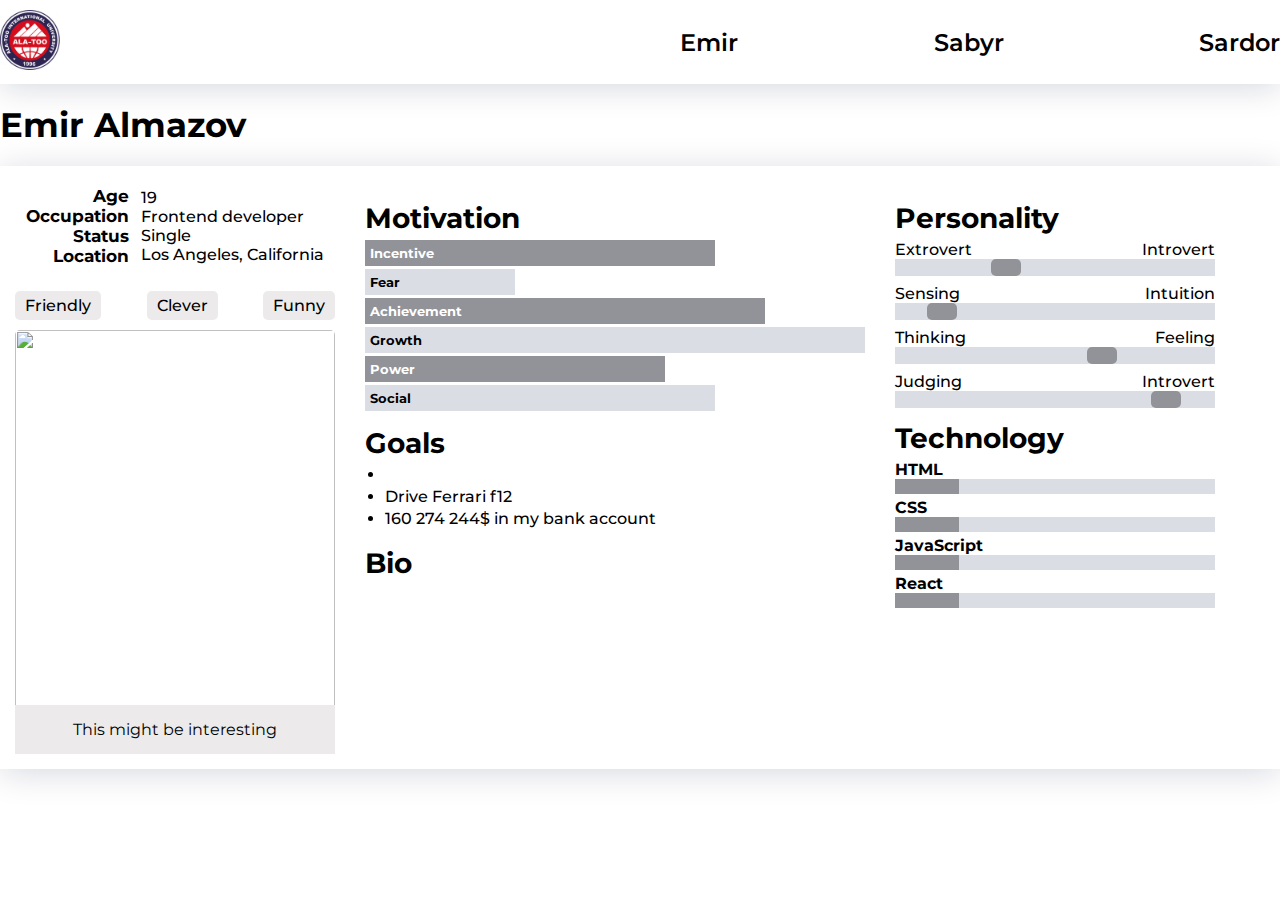
==== index.html @ 9144942a "init" ====
<!DOCTYPE html>
<html lang="en">

<head>
	<meta charset="UTF-8">
	<meta http-equiv="X-UA-Compatible" content="IE=edge">
	<meta name="viewport" content="width=device-width, initial-scale=1.0">
	<!-- <link rel="stylesheet" href="https://cdn.jsdelivr.net/npm/bootstrap@5.2.3/dist/css/bootstrap.min.css"> -->
	<link href="https://fonts.googleapis.com/css2?family=Montserrat:wght@100;300;400;500;600&display=swap"
		rel="stylesheet">
	<link rel="stylesheet" href="./css/style.css">
	<title>User personality</title>
</head>

<body>

	<header class="header">
		<div class="header__container container">
			<a href="" class="header__logo"><img src="./img/logo.png" alt=""></a>
			<ul class="nav__list">
				<li class="nav__item"><a href="" class="nav__list-link">Emir</a></li>
				<li class="nav__item"><a href="./sabyr/indexY.html" class="nav__list-link">Sabyr</a></li>
				<li class="nav__item"><a href="" class="nav__list-link">Sardor</a></li>
		</div>
		</ul>
	</header>

	<main>
		<div class="container">
			<h2 class="title">Emir Almazov</h2>
			<div class="content">
				<div class="col-3">
					<div class="content__age">
						<div class="content__age__part">
							<h4 class="content__age-title">Age</h4>
							<h4 class="content__age-title">Occupation</h4>
							<h4 class="content__age-title">Status</h4>
							<h4 class="content__age-title">Location</h4>
						</div>
						<div class="content__age__part">
							<h4 class="content__age-desc">19</h4>
							<h4 class="content__age-desc">Frontend developer</h4>
							<h4 class="content__age-desc">Single</h4>
							<h4 class="content__age-desc">Los Angeles, California</h4>
						</div>
					</div>

					<div class="about">
						<div class="about__description">
							<p class="about__description-item">Friendly</p>
							<p class="about__description-item">Clever</p>
							<p class="about__description-item">Funny</p>
						</div>

						<div class="about__img">
							<!-- <img src="./img/20230209_142109.jpg" alt=""> -->
							<img src="" alt="">
							<p class="about__img-quote">
								This might be interesting
							</p>
						</div>
					</div>
				</div>
				<div class="col-6">
					<div class="motivation">
						<h3 class="motivation__title title-md">Motivation</h3>
						<div class="motivation__content">
							<h4 class="motivation__item" style='width: 70%;'>incentive</h4>
							<h4 class="motivation__item" style='width: 30%;'>fear</h4>
							<h4 class="motivation__item" style='width: 80%;'>achievement</h4>
							<h4 class="motivation__item" style='width: 100%;'>growth</h4>
							<h4 class="motivation__item" style='width: 60%;'>power</h4>
							<h4 class="motivation__item" style='width: 70%;'>social</h4>
						</div>
					</div>
					<div class="goals">
						<h3 class="goals__title title-md">Goals</h3>
						<ul class="goals__content">
							<li class="goals__item"></li>
							<li class="goals__item">Drive Ferrari f12</li>
							<li class="goals__item">160 274 244$ in my bank account</li>
						</ul>
					</div>
					<div class="bio">
						<h3 class="bio__title title-md">Bio</h3>
						<p class="bio__text">
							
						</p>
					</div>
				</div>
				<div class="col-3">
					<div class="personality">
						<h3 class="title-md">Personality</h3>
						<div class="personality__content">
							<div class="personality__content-wrap">
								<p>Extrovert</p>
								<p>Introvert</p>
							</div>
							<div class="personality__content-wrap">
								<p>Sensing</p>
								<p>Intuition</p>
							</div>
							<div class="personality__content-wrap">
								<p>Thinking</p>
								<p>Feeling</p>
							</div>
							<div class="personality__content-wrap">
								<p>Judging</p>
								<p>Introvert</p>
							</div>
						</div>
					</div>
					<div class="technology">
						<h3 class="title-md">Technology</h3>
						<div class="technology__content">
							<div class="technology__item">
								<h4 class="technology__item-title">HTML</h4>
								<span class="technology__item-span"></span>
							</div>
							<div class="technology__item">
								<h4 class="technology__item-title">CSS</h4>
								<span class="technology__item-span"></span>
							</div>
							<div class="technology__item">
								<h4 class="technology__item-title">JavaScript</h4>
								<span class="technology__item-span"></span>
							</div>
							<div class="technology__item">
								<h4 class="technology__item-title">React</h4>
								<span class="technology__item-span"></span>
							</div>
						</div>
					</div>

				</div>
			</div>
		</div>
	</main>



	<!-- <script src='https://cdn.jsdelivr.net/npm/bootstrap@5.2.3/dist/js/bootstrap.bundle.min.js'></script> -->
</body>

</html>
---- css/style.css ----
* {
	margin: 0;
	padding: 0;
	box-sizing: border-box;
	font-family: 'Montserrat', sans-serif;
}

a,
a:hover {
	color: inherit;
	text-decoration: none;
}

.container {
	max-width: 1300px;
	margin: 0 auto;
}

.header {
	padding: 10px 0;
	background-color: #fff;
	box-shadow: 0px 4px 32px rgba(0, 16, 61, 0.16);
}

.header__container,
.nav__list {
	display: flex;
	align-items: center;
	justify-content: space-between;
}

.nav__list {
	list-style: none;
	width: 600px;
}

.header__logo img {
	height: 60px;
	width: 60px;
}

.nav__list-link {
	font-size: 24px;
	font-weight: 600;
}

.title {
	margin: 20px 0;
	font-size: 34px;
}

.title-md {
	font-size: 28px;
	margin: 15px 0 5px;
}

.content {
	display: flex;
	padding: 20px 15px 35px;
	box-shadow: 0px 4px 32px rgba(0, 16, 61, 0.16);
}

.col-3 {
	width: 320px;
}

.col-6 {
	width: 500px;
	margin: 0 30px;
}

.content__age {
	display: flex;
	align-items: center;
	justify-content: center;
	margin-bottom: 25px;
}

.content__age-title {
	margin-right: 12px;
	text-align: right;
	font-size: 17px;
}

.content__age-desc {
	font-weight: 500;
}

.about__description {
	display: flex;
	justify-content: space-between;
}

.about {
	text-align: center;
}

.about__description-item {
	padding: 5px 10px;
	font-size: 16px;
	font-weight: 500;
	color: #000;
	background-color: rgb(236, 234, 234);
	border-radius: 5px;
}

.about__img {
	position: relative;
}

.about__img img {
	width: 100%;
	height: 400px;
	object-fit: cover;
	margin-top: 10px;
	border-radius: 5px;
}

.about__img-quote {
	position: absolute;
	padding: 15px 20px;
	bottom: -20px;
	width: 100%;
	background-color: rgb(236, 234, 234);
}

.motivation__item {
	padding: 5px;
	margin: 3px 0;
	font-size: 13px;
	text-transform: capitalize;
	background-color: rgba(0, 16, 61, 0.14);
}

.motivation__item:nth-child(2n + 1) {
	color: #fff;
	background-color: #919399;
}

.goals__item,
.frustrations__item {
	margin-left: 20px;
	padding: 0 0 3px;
	font-size: 16px;
	font-weight: 500;
}

.personality__content-wrap {
	display: flex;
	align-items: center;
	justify-content: space-between;
	position: relative;
	margin-bottom: 25px;
}

.personality__content-wrap::before {
	content: '';
	position: absolute;
	height: 17px;
	width: 100%;
	bottom: -17px;
	background-color: rgba(0, 16, 61, 0.14);
}

.personality__content-wrap::after {
	content: '';
	position: absolute;
	height: 17px;
	width: 30px;
	bottom: -17px;
	background-color: #919399;
	border-radius: 5px;
}

.personality__content-wrap:first-child::after {
	position: absolute;
	left: 30%;
}

.personality__content-wrap:nth-child(2)::after {
	position: absolute;
	left: 10%;
}

.personality__content-wrap:nth-child(3)::after {
	position: absolute;
	left: 60%;
}

.personality__content-wrap:last-child::after {
	position: absolute;
	left: 80%;
}

.personality__content-wrap p {
	font-size: 16px;
	font-weight: 500;
}

.technology {
	margin-top: 30px;
}

.technology__item-span {
	display: inline-block;
	position: relative;
	height: 15px;
	width: 100%;
	background-color: rgba(0, 16, 61, 0.14);
}

.technology__item-span:first-child::after {
	content: '';
	height: 15px;
	width: 80%;
}

.technology__item-span::after {
	content: '';
	position: absolute;
	left: 0;
	height: 15px;
	width: 20%;
	background-color: #919399;
}
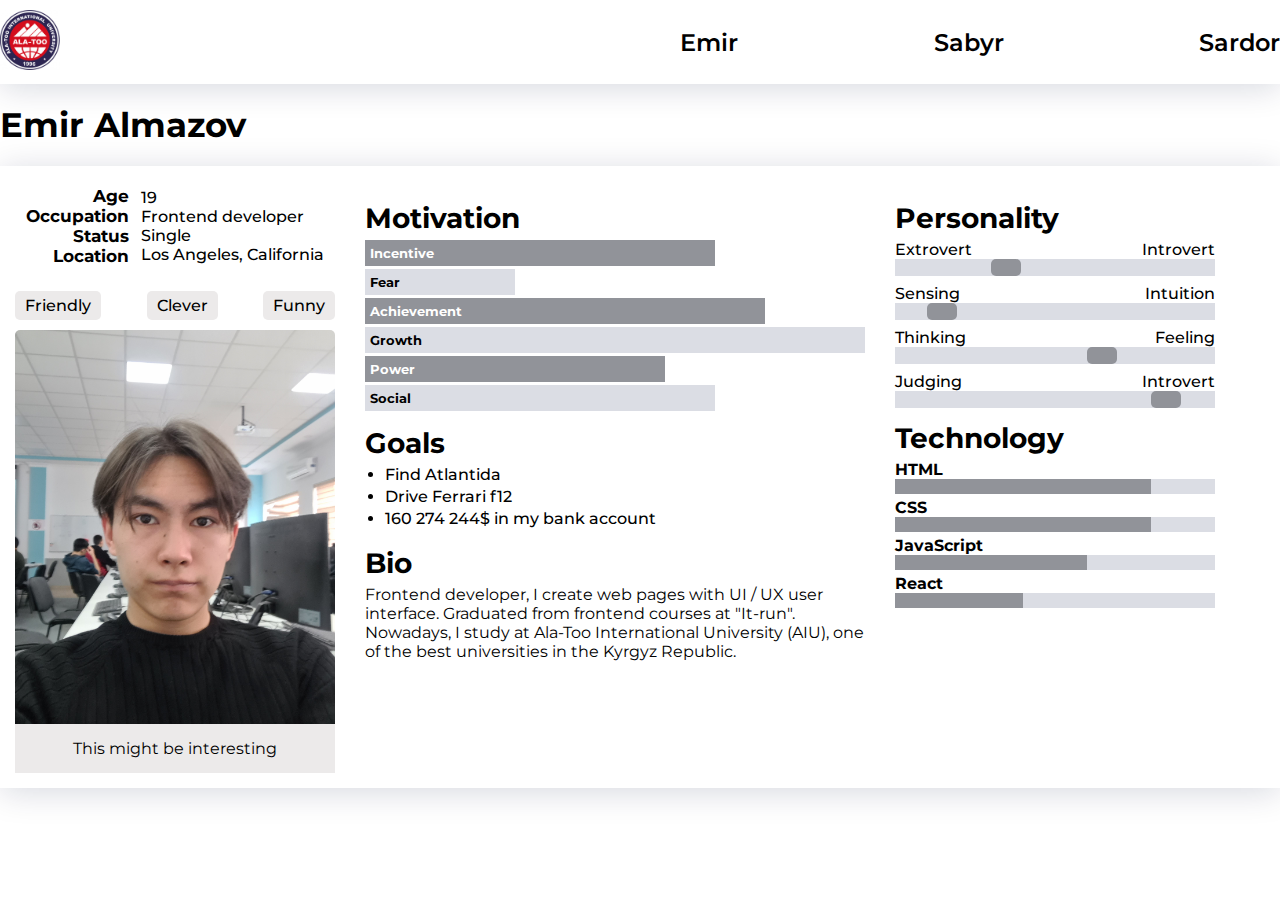
==== commit f4604eaa: "update pages" ====
--- a/index.html
+++ b/index.html
@@ -20,7 +20,7 @@
 			<ul class="nav__list">
 				<li class="nav__item"><a href="" class="nav__list-link">Emir</a></li>
 				<li class="nav__item"><a href="./sabyr/indexY.html" class="nav__list-link">Sabyr</a></li>
-				<li class="nav__item"><a href="" class="nav__list-link">Sardor</a></li>
+				<li class="nav__item"><a href="./sardor/indexS.html" class="nav__list-link">Sardor</a></li>
 		</div>
 		</ul>
 	</header>
@@ -53,8 +53,7 @@
 						</div>
 
 						<div class="about__img">
-							<!-- <img src="./img/20230209_142109.jpg" alt=""> -->
-							<img src="" alt="">
+							<img src="./img/20230209_142109.jpg" alt="">\
 							<p class="about__img-quote">
 								This might be interesting
 							</p>
@@ -76,7 +75,7 @@
 					<div class="goals">
 						<h3 class="goals__title title-md">Goals</h3>
 						<ul class="goals__content">
-							<li class="goals__item"></li>
+							<li class="goals__item">Find Atlantida</li>
 							<li class="goals__item">Drive Ferrari f12</li>
 							<li class="goals__item">160 274 244$ in my bank account</li>
 						</ul>
@@ -84,7 +83,8 @@
 					<div class="bio">
 						<h3 class="bio__title title-md">Bio</h3>
 						<p class="bio__text">
-							
+							Frontend developer, I create web pages with UI / UX user interface. Graduated from frontend courses at "It-run".
+							Nowadays, I study at Ala-Too International University (AIU), one of the best universities in the Kyrgyz Republic.
 						</p>
 					</div>
 				</div>
--- a/css/style.css
+++ b/css/style.css
@@ -209,17 +209,27 @@
 	background-color: rgba(0, 16, 61, 0.14);
 }
 
-.technology__item-span:first-child::after {
-	content: '';
-	height: 15px;
-	width: 80%;
-}
-
-.technology__item-span::after {
-	content: '';
+.technology__item-span:after {
+	content: '';
+	display: inline-block;
 	position: absolute;
 	left: 0;
 	height: 15px;
-	width: 20%;
+	height: 15px;
 	background-color: #919399;
+}
+
+.technology__item:nth-child(-n + 2) .technology__item-span:after {
+	content: '';
+	width: 80%;
+}
+
+.technology__item:nth-child(3) .technology__item-span:after {
+	content: '';
+	width: 60%;
+}
+
+.technology__item:last-child .technology__item-span:after {
+	content: '';
+	width: 40%;
 }